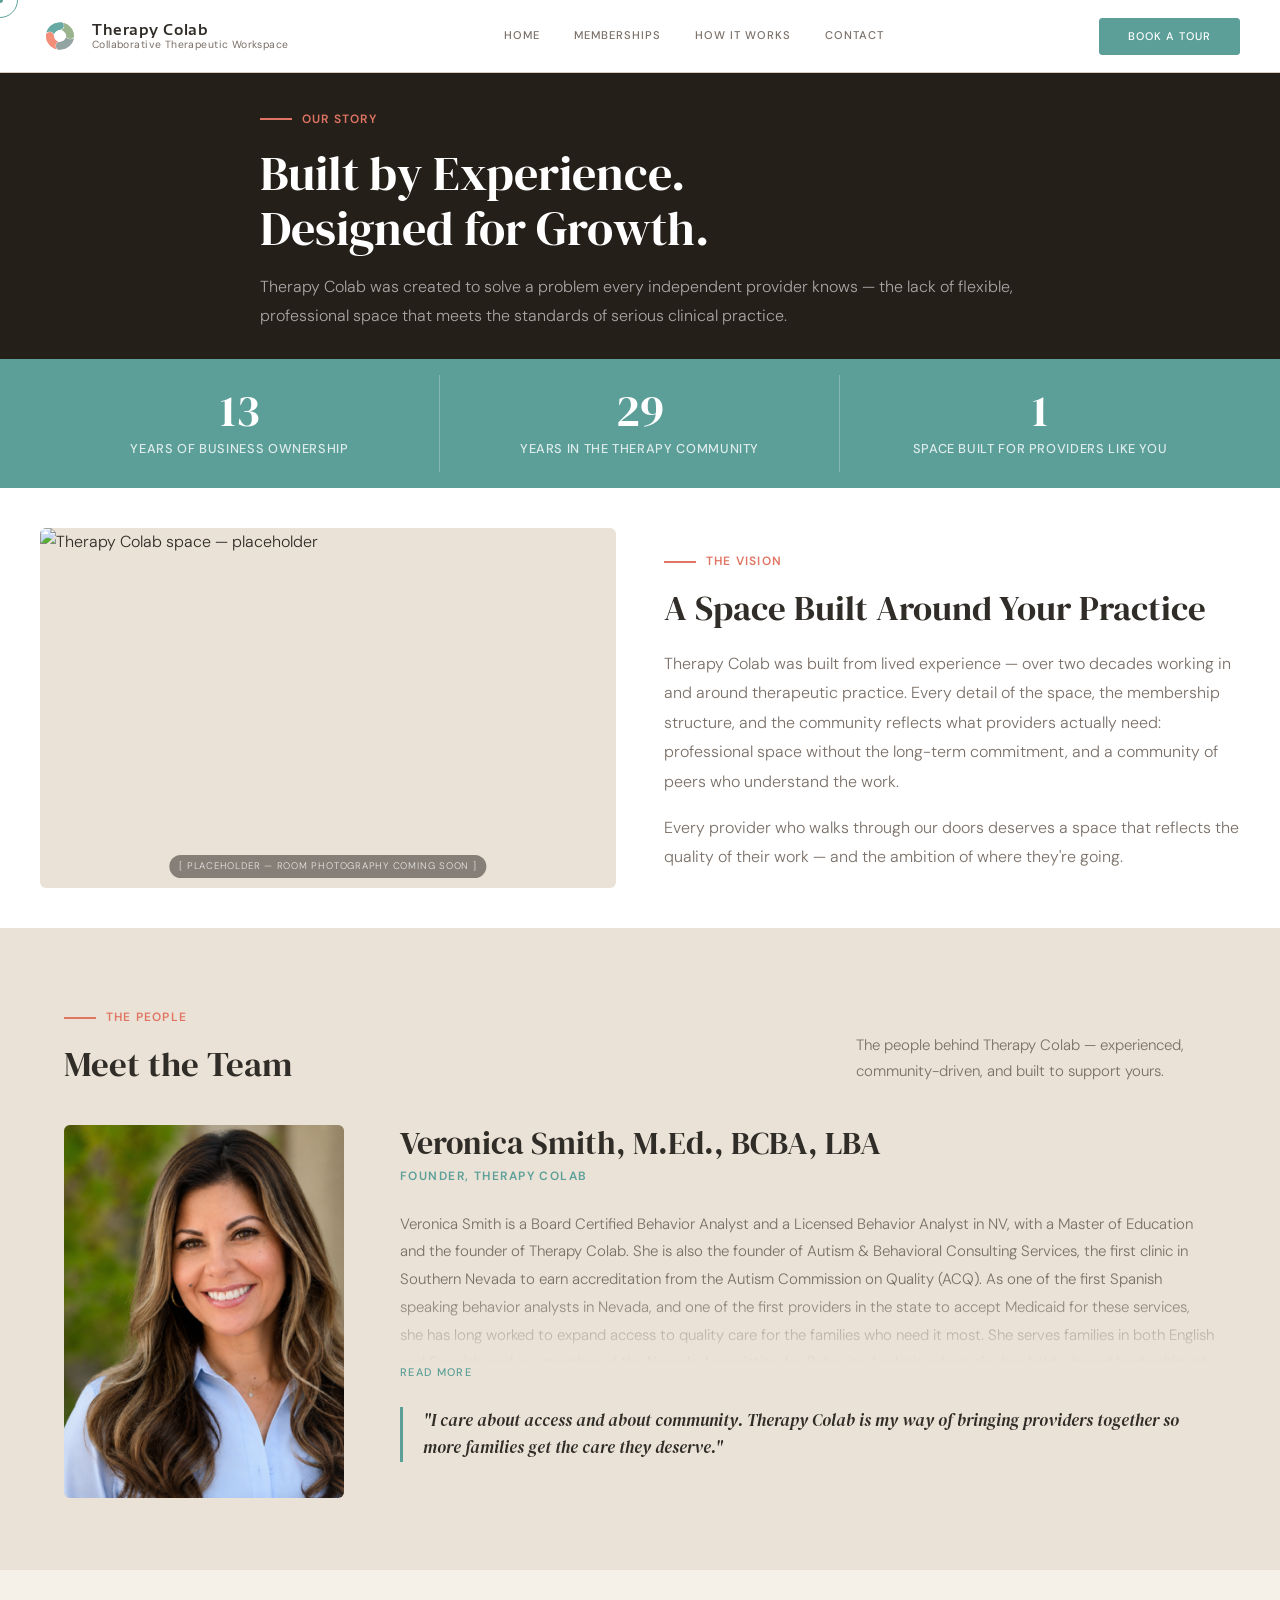
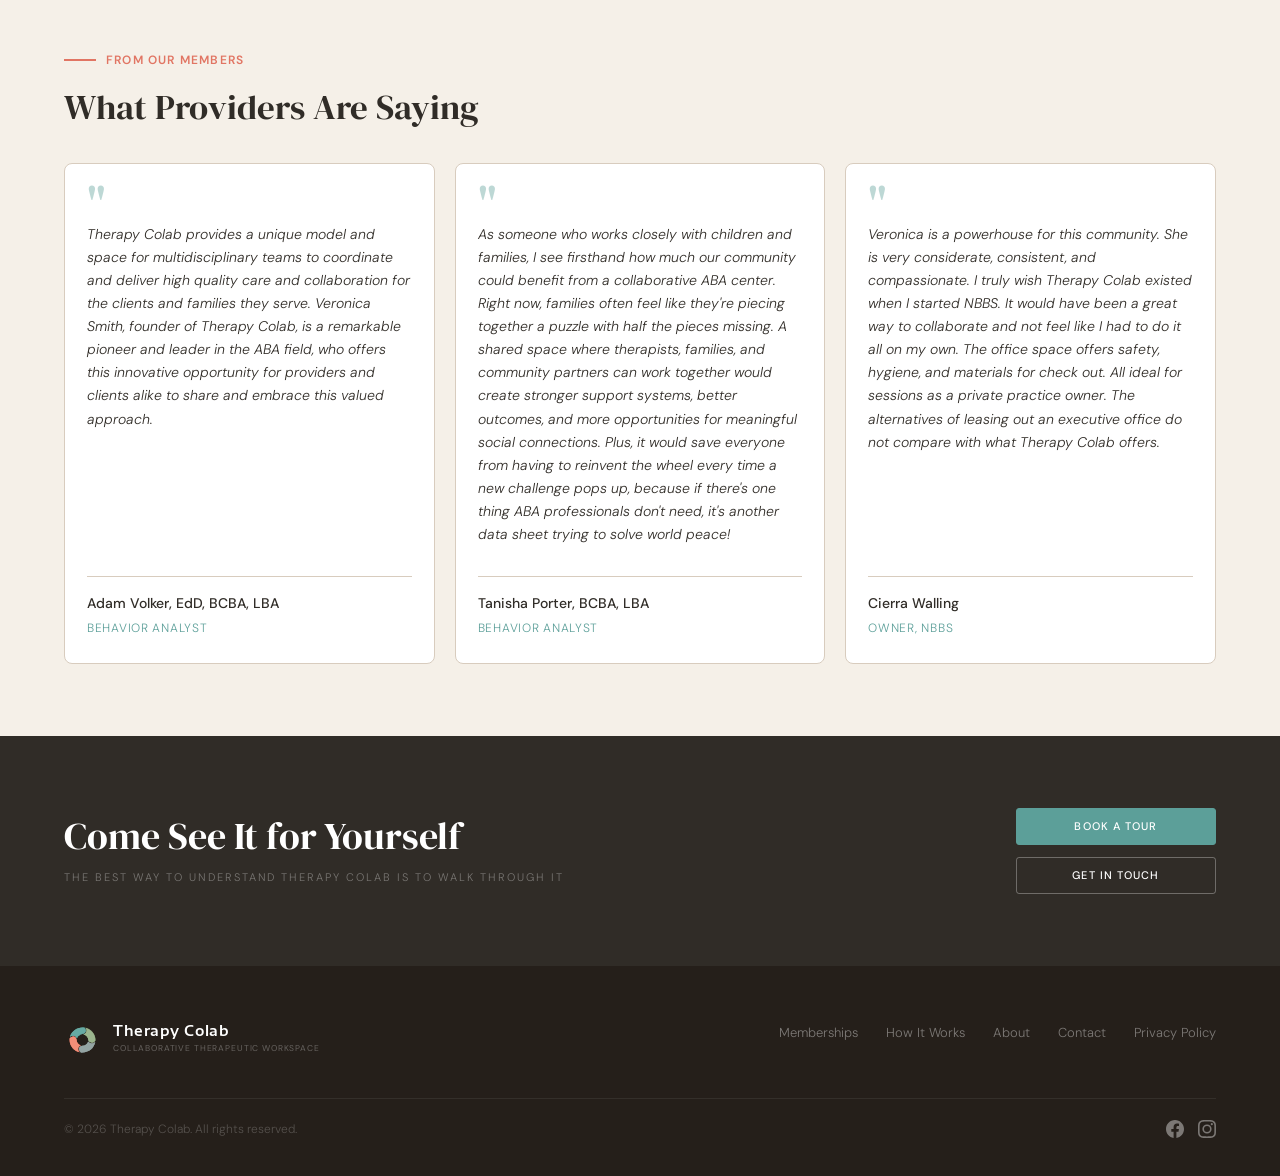
==== about.html @ e1a06bac "Initial site build" ====
<!DOCTYPE html>
<html lang="en">
<head>
  <meta charset="UTF-8" />
  <meta name="viewport" content="width=device-width, initial-scale=1.0" />
  <title>About — Therapy Colab</title>
  <meta name="description" content="Learn the story behind Therapy Colab — built from over two decades of experience in the therapy community to give independent providers the professional space they deserve." />

  <!-- Favicon -->
  <link rel="icon" type="image/svg+xml" href="assets/logo-icon.svg" />
  <link rel="shortcut icon" href="assets/logo-icon.svg" />

  <link rel="stylesheet" href="styles.css" />
  <link rel="preconnect" href="https://fonts.googleapis.com" />
  <link rel="preconnect" href="https://fonts.gstatic.com" crossorigin />

  <style>

    /* ── HERO ── */
    .about-hero {
      background: var(--dark);
      padding: 28px 24px;
    }
    .about-hero__inner { max-width: 760px; margin: 0 auto; }
    .about-hero .eyebrow { color: var(--orange); }
    .about-hero h1 { color: var(--white); margin-bottom: 16px; }
    .about-hero__body {
      font-size: 1rem; font-weight: 300;
      color: rgba(255,255,255,0.6);
      line-height: 1.85; margin: 0;
    }

    /* ── STATS BAR ── */
    .stats-bar { background: var(--sage); padding: 16px 24px; }
    .stats-bar__inner {
      max-width: var(--max-w); margin: 0 auto;
      display: grid; grid-template-columns: repeat(3,1fr); gap: 0;
    }
    .stat {
      text-align: center; padding: 14px 32px;
      border-right: 1px solid rgba(255,255,255,0.25);
    }
    .stat:last-child { border-right: none; }
    .stat__number {
      font-family: var(--font-serif);
      font-size: clamp(2rem,3.5vw,2.8rem);
      color: var(--white); line-height: 1; margin-bottom: 6px;
    }
    .stat__label {
      font-size: 0.8rem; font-weight: 500;
      letter-spacing: 0.05em; text-transform: uppercase;
      color: rgba(255,255,255,0.8); line-height: 1.4;
    }

    /* ── STORY ── */
    .story-grid {
      display: grid; grid-template-columns: 1fr 1fr;
      gap: 48px; align-items: center;
    }
    .story-photo {
      position: relative;
      border-radius: var(--radius);
      aspect-ratio: 16/10;
      overflow: hidden;
      background: var(--surf);
      display: flex; align-items: center; justify-content: center;
    }
    .story-photo img {
      width: 100%; height: 100%; object-fit: cover; display: block;
    }
    .story-photo__tag {
      position: absolute; bottom: 10px; left: 50%;
      transform: translateX(-50%);
      font-size: 0.6rem; letter-spacing: 0.08em;
      color: rgba(255,255,255,0.8); text-transform: uppercase;
      background: rgba(37,31,26,0.5); padding: 3px 10px;
      border-radius: 20px; white-space: nowrap;
    }
    .story-content p { color: var(--muted); line-height: 1.85; font-weight: 300; }
    .story-content h2 { margin-bottom: 20px; }

    /* ── MEET THE TEAM CAROUSEL ── */
    .team { background: var(--surf); }
    .team__header {
      max-width: var(--max-w); margin: 0 auto;
      padding: var(--section-py) 24px 0;
      display: flex; align-items: flex-end;
      justify-content: space-between; flex-wrap: wrap; gap: 16px;
      padding-bottom: 40px;
    }
    .team__header h2 { margin: 0; }
    .team__header p { font-size: 0.9375rem; color: var(--muted); margin: 0; max-width: 360px; }

    .team__carousel {
      max-width: var(--max-w); margin: 0 auto;
      padding: 0 24px var(--section-py);
      position: relative;
    }

    .team__slide { display: none; }
    .team__slide.active { display: grid; grid-template-columns: 280px 1fr; gap: 56px; align-items: start; }

    .team__photo-wrap {
      position: relative;
      border-radius: var(--radius);
      overflow: hidden;
      aspect-ratio: 3/4;
      background: var(--border);
      flex-shrink: 0;
    }
    .team__photo-wrap img { width: 100%; height: 100%; object-fit: cover; object-position: top; display: block; }
    .team__photo-tag {
      position: absolute; bottom: 8px; left: 50%;
      transform: translateX(-50%);
      font-size: 0.55rem; letter-spacing: 0.08em; text-transform: uppercase;
      color: rgba(255,255,255,0.8);
      background: rgba(37,31,26,0.5); padding: 3px 10px;
      border-radius: 20px; white-space: nowrap;
    }

    .team__info { display: flex; flex-direction: column; justify-content: center; }
    .team__name {
      font-family: var(--font-serif);
      font-size: clamp(1.6rem, 2.5vw, 2.2rem);
      color: var(--text); margin-bottom: 4px;
    }
    .team__title {
      font-size: 0.75rem; font-weight: 600;
      letter-spacing: 0.12em; text-transform: uppercase;
      color: var(--sage); margin-bottom: 24px;
    }
    .team__bio {
      font-size: 0.9375rem; color: var(--muted);
      line-height: 1.85; font-weight: 300; margin-bottom: 28px;
    }
    /* Collapsible founder bio — progressive enhancement: full bio shows by
       default; JS adds .is-collapsed to keep the card compact, toggled by "Read more". */
    .team__bio-wrap {
      position: relative;
      transition: max-height 0.5s ease;
    }
    .team__bio-wrap.is-collapsed {
      max-height: 9.5em;
      overflow: hidden;
    }
    .team__bio-wrap.is-collapsed::after {
      content: '';
      position: absolute; left: 0; right: 0; bottom: 0;
      height: 4.5em; pointer-events: none;
      background: linear-gradient(to bottom, rgba(234,226,214,0), var(--surf));
    }
    .team__bio-toggle {
      align-self: flex-start;
      margin: 2px 0 28px; padding: 0;
      background: none; border: none; cursor: pointer;
      font-family: var(--font-sans);
      font-size: 0.6875rem; font-weight: 500;
      letter-spacing: 0.12em; text-transform: uppercase;
      color: var(--sage);
      transition: color var(--transition);
    }
    .team__bio-toggle:hover { color: var(--sage-dk); }
    .team__quote {
      border-left: 3px solid var(--sage);
      padding-left: 20px; margin-bottom: 28px;
    }
    .team__quote p {
      font-family: var(--font-serif);
      font-style: italic;
      font-size: 1.05rem; color: var(--text);
      line-height: 1.65; margin: 0;
    }


    /* ── TESTIMONIALS ── */
    .testimonials { background: var(--bg); }
    .testimonials__inner {
      max-width: var(--max-w); margin: 0 auto;
      padding: var(--section-py) 24px;
    }
    .testimonials__header { margin-bottom: 36px; }
    .testimonials__header h2 { margin-bottom: 8px; }
    .testimonials__grid {
      display: grid; grid-template-columns: repeat(3,1fr); gap: 20px;
    }
    .testimonial-card {
      background: var(--white);
      border: 1px solid var(--border);
      border-radius: 8px;
      padding: 24px 22px;
      display: flex; flex-direction: column; gap: 14px;
      transition: box-shadow var(--transition);
    }
    .testimonial-card:hover { box-shadow: var(--shadow-lg); }
    .testimonial-card__quote-mark {
      font-family: var(--font-serif);
      font-size: 2.75rem; color: var(--sage);
      line-height: 0.7; opacity: 0.4;
      margin-bottom: -10px;
    }
    .testimonial-card__text {
      font-size: 0.875rem; color: var(--text);
      line-height: 1.65; font-style: italic;
      font-weight: 300; flex: 1;
    }
    .testimonial-card__divider {
      height: 1px; background: var(--border);
    }
    .testimonial-card__name {
      font-size: 0.875rem; font-weight: 500; color: var(--text);
      margin-bottom: 2px;
    }
    .testimonial-card__credential {
      font-size: 0.75rem; color: var(--sage);
      letter-spacing: 0.06em; text-transform: uppercase;
    }

    /* ── CTA ── */
    .about-cta {
      padding: var(--section-py) 5%;
      background: #302C27;
    }
    .about-cta__inner {
      max-width: var(--max-w); margin: 0 auto;
      display: grid; grid-template-columns: 1fr auto;
      gap: 60px; align-items: center;
    }
    .about-cta h2 { color: var(--white); margin-bottom: 10px; font-size: clamp(1.8rem,3vw,2.6rem); }
    .about-cta__sub {
      font-size: 0.6875rem; letter-spacing: 0.18em;
      text-transform: uppercase; color: rgba(255,255,255,0.35);
    }
    .about-cta .btn-group { flex-direction: column; min-width: 200px; gap: 12px; }
    .about-cta .btn { width: 100%; text-align: center; }

    /* ── RESPONSIVE ── */
    @media (max-width: 900px) {
      .stats-bar__inner { grid-template-columns: repeat(3,1fr); }
      .story-grid { grid-template-columns: 1fr; gap: 40px; }
      .team__slide.active { grid-template-columns: 1fr; gap: 32px; }
      .team__photo-wrap { max-width: 280px; }
      .testimonials__grid { grid-template-columns: 1fr 1fr; }
      .about-cta__inner { grid-template-columns: 1fr; gap: 32px; }
      .about-cta .btn-group { min-width: unset; flex-direction: row; flex-wrap: wrap; }
    }
    @media (max-width: 600px) {
      .stats-bar__inner { grid-template-columns: 1fr; }
      .stat { border-right: none; border-bottom: 1px solid rgba(255,255,255,0.25); padding: 28px 24px; }
      .stat:last-child { border-bottom: none; }
      .testimonials__grid { grid-template-columns: 1fr; }
    }
  </style>
</head>
<body>

<!-- Custom cursor -->
<div id="cursor-ring"></div>
<div id="cursor-dot"></div>

<!-- ── NAV ───────────────────────────────────────────────── -->
<header class="wf-nav" role="banner">
  <div class="wf-nav__inner">
    <a href="index.html" class="wf-nav__brand" aria-label="Therapy Colab — home">
      <img class="wf-nav__logo-icon" src="assets/logo-icon.svg" alt="Therapy Colab icon" width="40" height="40" />
      <div class="wf-nav__brand-text">
        <span class="wf-nav__wordmark">Therapy Colab</span>
        <span class="wf-nav__tagline">Collaborative Therapeutic Workspace</span>
      </div>
    </a>
    <nav class="wf-nav__links" id="nav-links" aria-label="Primary navigation">
      <a href="index.html">Home</a>
      <a href="memberships.html">Memberships</a>
      <a href="how-it-works.html">How It Works</a>
      <a href="contact.html">Contact</a>
      <div class="wf-nav__mobile-cta"><a href="https://app.acuityscheduling.com/schedule.php?owner=39277070" target="_blank" rel="noopener" class="btn btn-primary" style="display:block;text-align:center;">Book a Tour</a></div>
    </nav>
    <div class="wf-nav__cta">
      <a href="https://app.acuityscheduling.com/schedule.php?owner=39277070" target="_blank" rel="noopener" class="btn btn-primary">Book a Tour</a>
    </div>
    <button class="wf-nav__hamburger" id="nav-toggle" aria-label="Toggle navigation" aria-expanded="false" aria-controls="nav-links">
      <span></span><span></span><span></span>
    </button>
  </div>
</header>

<main>

<!-- ── 1. HERO ────────────────────────────────────────────── -->
<section class="about-hero" aria-labelledby="about-heading">
  <div class="about-hero__inner">
    <span class="eyebrow">Our Story</span>
    <h1 id="about-heading">Built by Experience.<br>Designed for Growth.</h1>
    <p class="about-hero__body">Therapy Colab was created to solve a problem every independent provider knows — the lack of flexible, professional space that meets the standards of serious clinical practice.</p>
  </div>
</section>

<!-- ── 2. STATS BAR ───────────────────────────────────────── -->
<div class="stats-bar" role="region" aria-label="At a glance">
  <div class="stats-bar__inner">
    <div class="stat">
      <p class="stat__number">13</p>
      <p class="stat__label">Years of Business Ownership</p>
    </div>
    <div class="stat">
      <p class="stat__number">29</p>
      <p class="stat__label">Years in the Therapy Community</p>
    </div>
    <div class="stat">
      <p class="stat__number">1</p>
      <p class="stat__label">Space Built for Providers Like You</p>
    </div>
  </div>
</div>

<!-- ── 3. STORY ───────────────────────────────────────────── -->
<section class="section" style="background:var(--white);padding-top:40px;padding-bottom:40px;" aria-labelledby="story-heading">
  <div class="section-inner">
    <div class="story-grid">

      <div class="story-photo">
        <img src="https://images.unsplash.com/photo-1497366216548-37526070297c?w=900&q=80&fit=crop" alt="Therapy Colab space — placeholder" />
        <span class="story-photo__tag">[ Placeholder — room photography coming soon ]</span>
      </div>

      <div class="story-content">
        <span class="eyebrow">The Vision</span>
        <h2 id="story-heading">A Space Built Around Your Practice</h2>
        <p>Therapy Colab was built from lived experience — over two decades working in and around therapeutic practice. Every detail of the space, the membership structure, and the community reflects what providers actually need: professional space without the long-term commitment, and a community of peers who understand the work.</p>
        <p style="margin-top:16px;">Every provider who walks through our doors deserves a space that reflects the quality of their work — and the ambition of where they're going.</p>
      </div>

    </div>
  </div>
</section>

<!-- ── 4. MEET THE TEAM ───────────────────────────────────── -->
<section class="team" aria-labelledby="team-heading">

  <div class="team__header">
    <div>
      <span class="eyebrow">The People</span>
      <h2 id="team-heading">Meet the Team</h2>
    </div>
    <p>The people behind Therapy Colab — experienced, community-driven, and built to support yours.</p>
  </div>

  <div class="team__carousel">

    <!-- Slide 1: Veronica -->
    <div class="team__slide active" data-slide="0">
      <div class="team__photo-wrap">
        <img src="assets/vsmith-headshot.png" alt="Veronica Smith, Founder of Therapy Colab" />
      </div>
      <div class="team__info">
        <h3 class="team__name">Veronica Smith, M.Ed., BCBA, LBA</h3>
        <p class="team__title">Founder, Therapy Colab</p>
        <div class="team__bio-wrap" id="bio-veronica">
        <p class="team__bio">Veronica Smith is a Board Certified Behavior Analyst and a Licensed Behavior Analyst in NV, with a Master of Education and the founder of Therapy Colab. She is also the founder of Autism &amp; Behavioral Consulting Services, the first clinic in Southern Nevada to earn accreditation from the Autism Commission on Quality (ACQ). As one of the first Spanish speaking behavior analysts in Nevada, and one of the first providers in the state to accept Medicaid for these services, she has long worked to expand access to quality care for the families who need it most. She serves families in both English and Spanish, and is a member of the Nevada Association for Behavior Analysis, where she has held a board leadership role, and of the Council of Autism Service Providers (CASP), among other professional organizations dedicated to advancing the field.</p>
        <p class="team__bio">Veronica's career began nearly three decades ago in a military child care program serving children of all abilities, where she worked alongside therapeutic teams, an experience that shaped her belief in collaborative care long before she became a behavior analyst. Veronica has called Las Vegas home since 2000, when her husband's Air Force career brought the family to Nellis Air Force Base following a three year tour in Aviano, Italy. Over more than 29 years in the therapy community and over 14 years as a business owner, she has seen firsthand how hard it can be for independent clinicians to find professional space that fits the way they actually work. She built her own practice from the ground up, and she created Therapy Colab to give other providers the warm, fully equipped, flexible environment she wished existed when she was starting out.</p>
        <p class="team__bio">Her vision is simple: remove the overhead, the long leases, and the isolation, so therapists, behavior analysts, and allied health providers can focus on what matters most, their clients. An active member of the Latin Chamber of Commerce and a proud mother of two daughters and grandmother to one grandson, Veronica is deeply rooted in the Las Vegas community. Therapy Colab brings together everything she values as a clinician and an owner: professionalism, community, and room to grow.</p>
        </div>
        <button type="button" class="team__bio-toggle" aria-expanded="false" aria-controls="bio-veronica" hidden>Read more</button>
        <blockquote class="team__quote">
          <p>"I care about access and about community. Therapy Colab is my way of bringing providers together so more families get the care they deserve."</p>
        </blockquote>
      </div>
    </div>

  </div>
</section>

<!-- ── 5. TESTIMONIALS ────────────────────────────────────── -->
<section class="testimonials" aria-labelledby="testimonials-heading">
  <div class="testimonials__inner">

    <div class="testimonials__header">
      <span class="eyebrow">From Our Members</span>
      <h2 id="testimonials-heading">What Providers Are Saying</h2>
    </div>

    <div class="testimonials__grid">

      <div class="testimonial-card">
        <div class="testimonial-card__quote-mark">"</div>
        <p class="testimonial-card__text">Therapy Colab provides a unique model and space for multidisciplinary teams to coordinate and deliver high quality care and collaboration for the clients and families they serve. Veronica Smith, founder of Therapy Colab, is a remarkable pioneer and leader in the ABA field, who offers this innovative opportunity for providers and clients alike to share and embrace this valued approach.</p>
        <div class="testimonial-card__divider"></div>
        <div>
          <p class="testimonial-card__name">Adam Volker, EdD, BCBA, LBA</p>
          <p class="testimonial-card__credential">Behavior Analyst</p>
        </div>
      </div>

      <div class="testimonial-card">
        <div class="testimonial-card__quote-mark">"</div>
        <p class="testimonial-card__text">As someone who works closely with children and families, I see firsthand how much our community could benefit from a collaborative ABA center. Right now, families often feel like they're piecing together a puzzle with half the pieces missing. A shared space where therapists, families, and community partners can work together would create stronger support systems, better outcomes, and more opportunities for meaningful social connections. Plus, it would save everyone from having to reinvent the wheel every time a new challenge pops up, because if there's one thing ABA professionals don't need, it's another data sheet trying to solve world peace!</p>
        <div class="testimonial-card__divider"></div>
        <div>
          <p class="testimonial-card__name">Tanisha Porter, BCBA, LBA</p>
          <p class="testimonial-card__credential">Behavior Analyst</p>
        </div>
      </div>

      <div class="testimonial-card">
        <div class="testimonial-card__quote-mark">"</div>
        <p class="testimonial-card__text">Veronica is a powerhouse for this community. She is very considerate, consistent, and compassionate. I truly wish Therapy Colab existed when I started NBBS. It would have been a great way to collaborate and not feel like I had to do it all on my own. The office space offers safety, hygiene, and materials for check out. All ideal for sessions as a private practice owner. The alternatives of leasing out an executive office do not compare with what Therapy Colab offers.</p>
        <div class="testimonial-card__divider"></div>
        <div>
          <p class="testimonial-card__name">Cierra Walling</p>
          <p class="testimonial-card__credential">Owner, NBBS</p>
        </div>
      </div>

    </div>
  </div>
</section>

<!-- ── 6. CTA ─────────────────────────────────────────────── -->
<section class="about-cta" id="book-tour" aria-labelledby="about-cta-heading">
  <div class="about-cta__inner">
    <div>
      <h2 id="about-cta-heading">Come See It for Yourself</h2>
      <p class="about-cta__sub">The best way to understand Therapy Colab is to walk through it</p>
    </div>
    <div class="btn-group">
      <a href="https://app.acuityscheduling.com/schedule.php?owner=39277070" target="_blank" rel="noopener" class="btn btn-primary">Book a Tour</a>
      <a href="contact.html" class="btn btn-white">Get in Touch</a>
    </div>
  </div>
</section>

</main>

<!-- ── FOOTER ─────────────────────────────────────────────── -->
<footer class="page-footer" role="contentinfo">
  <div class="page-footer__inner">
    <a href="index.html" class="page-footer__brand" aria-label="Therapy Colab — home">
      <img class="page-footer__logo-icon" src="assets/logo-icon.svg" alt="Therapy Colab" />
      <div class="page-footer__brand-text">
        <span class="page-footer__wordmark">Therapy Colab</span>
        <span class="page-footer__tagline">Collaborative Therapeutic Workspace</span>
      </div>
    </a>
    <nav class="page-footer__nav" aria-label="Footer navigation">
      <a href="memberships.html">Memberships</a>
      <a href="how-it-works.html">How It Works</a>
      <a href="about.html">About</a>
      <a href="contact.html">Contact</a>
      <a href="privacy-policy.html">Privacy Policy</a>
    </nav>
  </div>
  <div class="page-footer__rule"></div>
  <div class="page-footer__bottom">
    <p class="page-footer__copy">&copy; <span id="footer-year">2026</span> Therapy Colab. All rights reserved.</p>
    <div class="page-footer__social">
      <a href="https://www.facebook.com/therapycolab" target="_blank" rel="noopener" aria-label="Therapy Colab on Facebook">
        <svg viewBox="0 0 24 24" aria-hidden="true"><path d="M24 12.07C24 5.4 18.63 0 12 0S0 5.4 0 12.07c0 6.03 4.39 11.03 10.13 11.93v-8.44H7.08v-3.49h3.05V9.41c0-3.02 1.79-4.69 4.53-4.69 1.31 0 2.69.24 2.69.24v2.97h-1.52c-1.49 0-1.96.93-1.96 1.89v2.26h3.33l-.53 3.49h-2.8v8.44C19.61 23.1 24 18.1 24 12.07z"/></svg>
      </a>
      <a href="https://www.instagram.com/therapycolab" target="_blank" rel="noopener" aria-label="Therapy Colab on Instagram">
        <svg viewBox="0 0 24 24" aria-hidden="true"><path d="M12 2.16c3.2 0 3.58.01 4.85.07 1.17.05 1.8.25 2.23.41.56.22.96.48 1.38.9.42.42.68.82.9 1.38.16.42.36 1.06.41 2.23.06 1.27.07 1.65.07 4.85s-.01 3.58-.07 4.85c-.05 1.17-.25 1.8-.41 2.23-.22.56-.48.96-.9 1.38-.42.42-.82.68-1.38.9-.42.16-1.06.36-2.23.41-1.27.06-1.65.07-4.85.07s-3.58-.01-4.85-.07c-1.17-.05-1.8-.25-2.23-.41-.56-.22-.96-.48-1.38-.9-.42-.42-.68-.82-.9-1.38-.16-.42-.36-1.06-.41-2.23-.06-1.27-.07-1.65-.07-4.85s.01-3.58.07-4.85c.05-1.17.25-1.8.41-2.23.22-.56.48-.96.9-1.38.42-.42.82-.68 1.38-.9.42-.16 1.06-.36 2.23-.41 1.27-.06 1.65-.07 4.85-.07zM12 0C8.74 0 8.33.01 7.05.07 5.78.13 4.9.33 4.14.63c-.79.31-1.46.72-2.13 1.38C1.35 2.68.94 3.35.63 4.14.33 4.9.13 5.78.07 7.05.01 8.33 0 8.74 0 12s.01 3.67.07 4.95c.06 1.27.26 2.15.56 2.91.31.79.72 1.46 1.38 2.13.67.66 1.34 1.07 2.13 1.38.76.3 1.64.5 2.91.56C8.33 23.99 8.74 24 12 24s3.67-.01 4.95-.07c1.27-.06 2.15-.26 2.91-.56.79-.31 1.46-.72 2.13-1.38.66-.67 1.07-1.34 1.38-2.13.3-.76.5-1.64.56-2.91.06-1.28.07-1.69.07-4.95s-.01-3.67-.07-4.95c-.06-1.27-.26-2.15-.56-2.91-.31-.79-.72-1.46-1.38-2.13-.67-.66-1.34-1.07-2.13-1.38-.76-.3-1.64-.5-2.91-.56C15.67.01 15.26 0 12 0z"/><path d="M12 5.84A6.16 6.16 0 1 0 18.16 12 6.16 6.16 0 0 0 12 5.84zM12 16a4 4 0 1 1 4-4 4 4 0 0 1-4 4z"/><circle cx="18.41" cy="5.59" r="1.44"/></svg>
      </a>
    </div>
  </div>
</footer>

<script>
  // ── Footer year ──
  var fy = document.getElementById('footer-year');
  if (fy) fy.textContent = new Date().getFullYear();

  // ── Hamburger ──
  var toggle = document.getElementById('nav-toggle');
  var navLinks = document.getElementById('nav-links');
  if (toggle && navLinks) {
    toggle.addEventListener('click', function() {
      var open = navLinks.classList.toggle('open');
      toggle.setAttribute('aria-expanded', open ? 'true' : 'false');
    });
    document.addEventListener('click', function(e) {
      if (!toggle.contains(e.target) && !navLinks.contains(e.target)) {
        navLinks.classList.remove('open');
        toggle.setAttribute('aria-expanded', 'false');
      }
    });
  }

  // ── Custom cursor ──
  var ring = document.getElementById('cursor-ring');
  var dot  = document.getElementById('cursor-dot');
  if (ring && dot) {
    var mx = 0, my = 0, rx = 0, ry = 0;
    document.addEventListener('mousemove', function(e) {
      mx = e.clientX; my = e.clientY;
      dot.style.left = mx + 'px'; dot.style.top = my + 'px';
    });
    (function tick() {
      rx += (mx - rx) * 0.14; ry += (my - ry) * 0.14;
      ring.style.left = rx + 'px'; ring.style.top = ry + 'px';
      requestAnimationFrame(tick);
    })();
    document.querySelectorAll('a, button, .testimonial-card').forEach(function(el) {
      el.addEventListener('mouseenter', function() { document.body.classList.add('hovering'); });
      el.addEventListener('mouseleave', function() { document.body.classList.remove('hovering'); });
    });
    document.addEventListener('mousedown', function() { document.body.classList.add('clicking'); });
    document.addEventListener('mouseup',   function() { document.body.classList.remove('clicking'); });
  }

  // ── Founder bio "Read more" toggle (progressive enhancement) ──
  var bioToggle = document.querySelector('.team__bio-toggle');
  if (bioToggle) {
    var bioWrap = document.getElementById(bioToggle.getAttribute('aria-controls'));
    bioWrap.classList.add('is-collapsed');   // collapse only when JS is available
    bioToggle.hidden = false;                // reveal the toggle
    bioToggle.addEventListener('click', function() {
      var collapsed = bioWrap.classList.toggle('is-collapsed');
      bioToggle.setAttribute('aria-expanded', collapsed ? 'false' : 'true');
      bioToggle.textContent = collapsed ? 'Read more' : 'Read less';
    });
  }

  // ── Stats count-up on scroll ──
  // Progressive enhancement: the real numbers are in the HTML; we only reset to
  // 0 and animate when we can (motion allowed + APIs present). Otherwise untouched.
  (function () {
    var nums = document.querySelectorAll('.stat__number');
    if (!nums.length) return;
    var reduce = window.matchMedia && window.matchMedia('(prefers-reduced-motion: reduce)').matches;
    var willAnimate = !reduce && 'IntersectionObserver' in window && 'requestAnimationFrame' in window;
    if (!willAnimate) return;

    nums.forEach(function (el) {
      var m = el.textContent.trim().match(/^(\D*)(\d[\d,]*)(\D*)$/); // prefix, digits, suffix
      if (!m) return;
      el.dataset.prefix = m[1];
      el.dataset.target = m[2].replace(/,/g, '');
      el.dataset.suffix = m[3];
      el.textContent = m[1] + '0' + m[3];
      el.dataset.pending = '1';
    });

    function animate(el) {
      var target = parseInt(el.dataset.target, 10);
      var prefix = el.dataset.prefix || '', suffix = el.dataset.suffix || '';
      var dur = 1100, start = null;
      function step(ts) {
        if (start === null) start = ts;
        var p = Math.min((ts - start) / dur, 1);
        var eased = 1 - Math.pow(1 - p, 3); // easeOutCubic
        el.textContent = prefix + Math.round(eased * target) + suffix;
        if (p < 1) requestAnimationFrame(step);
        else el.textContent = prefix + target + suffix;
      }
      requestAnimationFrame(step);
    }

    var io = new IntersectionObserver(function (entries) {
      entries.forEach(function (e) {
        if (e.isIntersecting && e.target.dataset.pending) {
          delete e.target.dataset.pending;
          io.unobserve(e.target);
          animate(e.target);
        }
      });
    }, { threshold: 0.4 });
    nums.forEach(function (el) { if (el.dataset.pending) io.observe(el); });
  })();
</script>

</body>
</html>
---- styles.css ----
/* ============================================================
   Therapy Colab — shared stylesheet
   ============================================================ */

/* ── Google Fonts ── */
@import url('https://fonts.googleapis.com/css2?family=DM+Serif+Display:ital@0;1&family=DM+Sans:ital,opsz,wght@0,9..40,300;0,9..40,400;0,9..40,500;0,9..40,600;1,9..40,400&family=Encode+Sans+Expanded:wght@400;600;700&display=swap');

/* ── Custom Properties ── */
:root {
  --bg:        #F5F0E8;
  --surf:      #EAE2D6;
  --border:    #D8CCBE;
  --sage:      #5C9F99;
  --sage-dk:   #4D8D87;
  --orange:    #E17563;
  --text:      #302C27;
  --muted:     #7A7068;
  --white:     #fff;
  --dark:      #251F1A;

  --font-serif: 'DM Serif Display', Georgia, serif;
  --font-sans:  'DM Sans', system-ui, sans-serif;
  --font-logo:  'Encode Sans Expanded', system-ui, sans-serif;

  --radius:    6px;
  --shadow:    0 2px 12px rgba(48, 44, 39, 0.08);
  --shadow-lg: 0 8px 32px rgba(48, 44, 39, 0.12);
  --transition: 0.2s ease;

  --max-w: 1200px;
  --section-py: 72px;
}

/* ── Custom Cursor ── */
body, a, button { cursor: none; }
#cursor-ring {
  position: fixed; top: 0; left: 0; z-index: 9999; pointer-events: none;
  width: 36px; height: 36px; border-radius: 50%;
  border: 1.5px solid var(--sage);
  transform: translate(-50%, -50%);
  transition: transform 0.12s ease, width 0.2s ease, height 0.2s ease, background 0.2s ease;
  will-change: left, top;
}
#cursor-dot {
  position: fixed; top: 0; left: 0; z-index: 10000; pointer-events: none;
  width: 6px; height: 6px; border-radius: 50%;
  background: var(--sage);
  transform: translate(-50%, -50%);
  transition: transform 0.05s ease, opacity 0.2s ease;
  will-change: left, top;
}
body.hovering #cursor-ring { width: 56px; height: 56px; background: rgba(92,159,153,0.1); }
body.hovering #cursor-dot  { opacity: 0; transform: translate(-50%,-50%) scale(0); }
body.clicking #cursor-ring { width: 28px; height: 28px; background: rgba(92,159,153,0.2); }

/* ── Reset ── */
*, *::before, *::after { box-sizing: border-box; margin: 0; padding: 0; }

html {
  scroll-behavior: smooth;
  font-size: 16px;
  overflow-x: clip;
}

body {
  font-family: var(--font-sans);
  font-weight: 300;
  background: var(--bg);
  color: var(--text);
  line-height: 1.75;
  -webkit-font-smoothing: antialiased;
}

img, svg { display: block; max-width: 100%; }

a {
  color: var(--sage);
  text-decoration: none;
  transition: color var(--transition);
}
a:hover { color: var(--sage-dk); }

ul, ol { list-style: none; }

/* ── Typography ── */
h1, h2, h3, h4 {
  font-family: var(--font-serif);
  font-weight: 400;
  line-height: 1.15;
  color: var(--text);
}

h1 { font-size: clamp(2rem, 4vw, 3rem); }
h2 { font-size: clamp(1.5rem, 2.8vw, 2.2rem); }
h3 { font-size: clamp(1.1rem, 1.8vw, 1.4rem); }
h4 { font-size: 1.05rem; }

p { margin-bottom: 1rem; }
p:last-child { margin-bottom: 0; }

.lead {
  font-size: 1.125rem;
  color: var(--muted);
  line-height: 1.7;
}

strong { font-weight: 600; }

/* ── Layout Helpers ── */
.section {
  padding: var(--section-py) 24px;
}

.section-inner {
  max-width: var(--max-w);
  margin: 0 auto;
}

.section--surf { background: var(--surf); }
.section--dark { background: var(--dark); color: var(--white); }
.section--dark h1,
.section--dark h2,
.section--dark h3,
.section--dark h4 { color: var(--white); }

.text-center { text-align: center; }
.text-muted   { color: var(--muted); }
.text-sage    { color: var(--sage); }
.text-orange  { color: var(--orange); }

/* Screen-reader only — visually hidden */
.sr-only {
  position: absolute;
  width: 1px; height: 1px;
  padding: 0; margin: -1px;
  overflow: hidden;
  clip: rect(0,0,0,0);
  white-space: nowrap;
  border: 0;
}

/* ── Eyebrow ── */
.eyebrow {
  display: inline-flex;
  align-items: center;
  gap: 10px;
  font-family: var(--font-sans);
  font-size: 0.75rem;
  font-weight: 600;
  letter-spacing: 0.1em;
  text-transform: uppercase;
  color: var(--orange);
  margin-bottom: 16px;
}
.eyebrow::before {
  content: '';
  display: block;
  width: 32px;
  height: 2px;
  background: var(--orange);
  flex-shrink: 0;
}

/* ── Buttons ── */
.btn {
  display: inline-flex;
  align-items: center;
  justify-content: center;
  gap: 8px;
  padding: 12px 28px;
  border-radius: 3px;
  font-family: var(--font-sans);
  font-size: 0.6875rem;
  font-weight: 500;
  letter-spacing: 0.1em;
  text-transform: uppercase;
  cursor: pointer;
  border: 1px solid transparent;
  transition: background var(--transition), color var(--transition), border-color var(--transition);
  text-decoration: none;
  line-height: 1;
  white-space: nowrap;
}
.btn:hover { opacity: 0.88; }

.btn-primary {
  background: var(--sage);
  color: var(--white);
  border-color: var(--sage);
}
.btn-primary:hover { background: var(--sage-dk); border-color: var(--sage-dk); opacity: 1; color: var(--white); }

.btn-secondary {
  background: transparent;
  color: var(--text);
  border-color: var(--border);
}
.btn-secondary:hover { border-color: var(--text); opacity: 1; }

.btn-white {
  background: transparent;
  color: var(--white);
  border-color: rgba(255,255,255,0.3);
}
.btn-white:hover { border-color: rgba(255,255,255,0.7); opacity: 1; }

.btn-group {
  display: flex;
  flex-wrap: wrap;
  gap: 14px;
  align-items: center;
}

/* ── Navigation ── */
.wf-nav {
  position: sticky;
  top: 0;
  z-index: 100;
  background: #ffffff;
  border-bottom: 1px solid var(--border);
  padding: 0 24px;
}

.wf-nav__inner {
  max-width: var(--max-w);
  margin: 0 auto;
  display: flex;
  align-items: center;
  justify-content: space-between;
  height: 72px;
  gap: 24px;
}

.wf-nav__brand {
  display: flex;
  align-items: center;
  gap: 12px;
  text-decoration: none;
  flex-shrink: 0;
}

.wf-nav__logo-icon {
  width: 40px;
  height: 40px;
  flex-shrink: 0;
}

.wf-nav__brand-text {
  display: flex;
  flex-direction: column;
  gap: 1px;
}

.wf-nav__wordmark {
  font-family: var(--font-logo);
  font-weight: 600;
  font-size: 0.875rem;
  color: var(--text);
  line-height: 1.2;
  letter-spacing: 0.04em;
}

.wf-nav__tagline {
  font-family: var(--font-sans);
  font-size: 0.65rem;
  font-weight: 400;
  color: var(--muted);
  letter-spacing: 0.04em;
  line-height: 1;
}

.wf-nav__links {
  display: flex;
  align-items: center;
  gap: 6px;
  flex: 1;
  justify-content: center;
}

.wf-nav__links a {
  font-family: var(--font-sans);
  font-size: 0.7rem;
  font-weight: 500;
  letter-spacing: 0.09em;
  text-transform: uppercase;
  color: var(--muted);
  padding: 6px 14px;
  transition: color var(--transition);
  text-decoration: none;
  white-space: nowrap;
}
.wf-nav__links a:hover { color: var(--text); }
.wf-nav__links a.active { color: var(--text); }

.wf-nav__cta {
  flex-shrink: 0;
}

/* Mobile-only CTA — hidden on desktop */
.wf-nav__mobile-cta { display: none; }

/* Hamburger — hidden on desktop */
.wf-nav__hamburger {
  display: none;
  background: none;
  border: none;
  cursor: pointer;
  padding: 8px;
  flex-direction: column;
  gap: 5px;
}
.wf-nav__hamburger span {
  display: block;
  width: 22px;
  height: 2px;
  background: var(--text);
  border-radius: 2px;
  transition: transform var(--transition), opacity var(--transition);
}

/* ── Footer ── */
.page-footer {
  background: var(--dark);
  padding: 56px 5% 36px;
}

.page-footer__inner {
  max-width: var(--max-w);
  margin: 0 auto;
  display: flex;
  justify-content: space-between;
  align-items: flex-start;
  flex-wrap: wrap;
  gap: 32px;
  margin-bottom: 40px;
}

.page-footer__brand {
  display: flex;
  align-items: center;
  gap: 12px;
  text-decoration: none;
}

.page-footer__logo-icon {
  height: 36px;
  width: auto;
  flex-shrink: 0;
}

.page-footer__brand-text {
  display: flex;
  flex-direction: column;
  gap: 2px;
}

.page-footer__wordmark {
  font-family: var(--font-logo);
  font-weight: 600;
  font-size: 0.875rem;
  color: var(--white);
  letter-spacing: 0.04em;
  line-height: 1.2;
}

.page-footer__tagline {
  font-size: 0.53rem;
  letter-spacing: 0.1em;
  text-transform: uppercase;
  color: rgba(255,255,255,0.3);
  font-weight: 400;
}

.page-footer__nav {
  display: flex;
  flex-wrap: wrap;
  gap: 8px 28px;
  align-items: center;
}

.page-footer__nav a {
  font-size: 0.8125rem;
  color: rgba(255,255,255,0.4);
  transition: color var(--transition);
  text-decoration: none;
}
.page-footer__nav a:hover { color: rgba(255,255,255,0.85); }

.page-footer__rule {
  max-width: var(--max-w);
  margin: 0 auto 20px;
  height: 1px;
  background: rgba(255,255,255,0.07);
}

.page-footer__bottom {
  max-width: var(--max-w);
  margin: 0 auto;
  display: flex;
  justify-content: space-between;
  align-items: center;
  gap: 16px;
}

.page-footer__copy {
  font-size: 0.75rem;
  color: rgba(255,255,255,0.22);
  margin: 0;
}

.page-footer__social {
  display: flex;
  align-items: center;
  gap: 14px;
}
.page-footer__social a {
  display: inline-flex;
  color: rgba(255,255,255,0.4);
  transition: color var(--transition);
}
.page-footer__social a:hover { color: var(--sage); }
.page-footer__social svg {
  width: 18px;
  height: 18px;
  display: block;
  fill: currentColor;
}

/* ── Hero ── */
.hero {
  background: #ffffff;
  border-bottom: 1px solid var(--border);
  overflow: hidden;
}

.hero__inner {
  width: 100%;
  display: grid;
  grid-template-columns: 1fr 1fr;
  gap: 0;
  align-items: stretch;
  min-height: 54vh;
}

.hero__content {
  display: flex;
  flex-direction: column;
  justify-content: center;
  padding: 56px 6% 56px 5%;
  border-right: 1px solid var(--border);
}

.hero__title {
  margin-bottom: 24px;
  font-size: clamp(2.2rem, 4.5vw, 3.5rem);
}

.hero__title em {
  font-style: italic;
  color: var(--sage);
}

.hero__body {
  font-size: 1rem;
  color: var(--muted);
  margin-bottom: 40px;
  line-height: 1.9;
  font-weight: 300;
  max-width: 480px;
}

.hero__photo {
  overflow: hidden;
  background: var(--surf);
  display: flex;
  align-items: center;
  justify-content: center;
  min-height: 480px;
}

.hero__photo img {
  width: 100%;
  height: 100%;
  object-fit: cover;
  object-position: center top;
  display: block;
}

.hero__photo-placeholder {
  color: var(--border);
  font-size: 0.875rem;
  font-family: var(--font-sans);
  text-align: center;
  padding: 24px;
  letter-spacing: 0.02em;
}

/* ── About Section ── */
.about__grid {
  display: grid;
  grid-template-columns: 1fr 1fr;
  gap: 64px;
  align-items: start;
}

.about__heading { }

.about__body { color: var(--muted); line-height: 1.75; }

/* ── Who It's For ── */
.who__grid {
  display: grid;
  grid-template-columns: 1fr 1fr;
  gap: 2px;
  border: 1px solid var(--border);
  border-radius: 12px;
  overflow: hidden;
  margin-top: 48px;
}

.who__item {
  background: var(--bg);
  padding: 40px 36px;
  border: 1px solid var(--border);
}

/* Featured full-width card (Behavior Analysts & ABA Providers) */
.who__item--featured { grid-column: 1 / -1; }

.who__item--sage .who__item-heading { color: var(--sage); }

.who__item-heading {
  font-family: var(--font-serif);
  font-size: 1.25rem;
  margin-bottom: 12px;
  color: var(--dark);
}

.who__item-body {
  font-size: 0.9375rem;
  color: var(--muted);
  line-height: 1.65;
}

/* ── Why Section ── */
.why__intro {
  display: grid;
  grid-template-columns: 1fr 1fr;
  gap: 48px;
  align-items: end;
  margin-bottom: 56px;
}

.why__grid {
  display: grid;
  grid-template-columns: repeat(3, 1fr);
  gap: 0;
}

.why__item {
  padding: 36px 32px;
  border-top: 3px solid var(--sage);
  background: var(--surf);
  border-right: 1px solid var(--border);
  border-bottom: 1px solid var(--border);
}
.why__item:last-child { border-right: none; }
.why__item:nth-child(4) { border-right: 1px solid var(--border); }

.why__row-2 {
  display: grid;
  grid-template-columns: repeat(2, 1fr);
  gap: 0;
}
.why__row-2 .why__item:last-child { border-right: none; }

.why__item-number {
  font-family: var(--font-logo);
  font-size: 0.7rem;
  font-weight: 700;
  letter-spacing: 0.1em;
  color: var(--sage);
  text-transform: uppercase;
  margin-bottom: 12px;
}

.why__item-heading {
  font-family: var(--font-serif);
  font-size: 1.1rem;
  margin-bottom: 10px;
  color: var(--dark);
}

.why__item-body {
  font-size: 0.9rem;
  color: var(--muted);
  line-height: 1.6;
}

/* ── Feature Split ── */
.feature {
  display: grid;
  grid-template-columns: 1fr 1fr;
  align-items: stretch;
  min-height: 520px;
}

.feature__photo {
  background: var(--surf);
  display: flex;
  align-items: center;
  justify-content: center;
  min-height: 480px;
  overflow: hidden;
}

.feature__photo img {
  width: 100%; height: 100%;
  object-fit: cover; display: block;
}

.feature__photo-placeholder {
  font-size: 0.875rem;
  color: var(--border);
  text-align: center;
  padding: 24px;
}

.feature__content {
  background: #ffffff;
  padding: 80px 5%;
  display: flex;
  flex-direction: column;
  justify-content: center;
}

.feature__body {
  color: var(--muted);
  line-height: 1.85;
  margin-bottom: 28px;
  font-weight: 300;
  max-width: 480px;
}

/* ── Membership Cards ── */
.memberships__intro {
  display: flex;
  align-items: flex-end;
  justify-content: space-between;
  flex-wrap: wrap;
  gap: 20px;
  margin-bottom: 48px;
}
.memberships__intro h2 { margin: 0; }
.memberships__intro p { color: var(--muted); font-size: 0.9375rem; max-width: 360px; line-height: 1.7; margin: 0; }

.membership-cards {
  display: grid;
  grid-template-columns: repeat(4, 1fr);
  gap: 16px;
  align-items: stretch;
}

.membership-card {
  background: var(--white);
  border: 1px solid var(--border);
  border-radius: 8px;
  padding: 32px 28px;
  display: flex;
  flex-direction: column;
  transition: transform var(--transition), box-shadow var(--transition);
  position: relative;
}
.membership-card:hover { transform: translateY(-3px); box-shadow: var(--shadow-lg); }

.membership-card--highlight {
  background: var(--sage);
  border-color: var(--sage);
}

.membership-card__popular {
  font-size: 0.6875rem;
  letter-spacing: 0.12em;
  text-transform: uppercase;
  color: var(--orange);
  font-weight: 500;
  margin-bottom: 16px;
  display: block;
  min-height: 14px;
}
.membership-card--highlight .membership-card__popular { color: rgba(255,255,255,0.65); }

.membership-card h3 {
  font-family: var(--font-serif);
  font-size: 1.35rem;
  color: var(--text);
  margin-bottom: 4px;
}
.membership-card--highlight h3 { color: var(--white); }

.membership-card__hours {
  font-size: 0.8125rem;
  color: var(--muted);
  margin-bottom: 20px;
}
.membership-card--highlight .membership-card__hours { color: rgba(255,255,255,0.6); }

.membership-card__price {
  font-family: var(--font-serif);
  font-size: 2.5rem;
  color: var(--text);
  line-height: 1;
}
.membership-card--highlight .membership-card__price { color: var(--white); }

.membership-card__price-unit {
  font-size: 0.75rem;
  color: var(--muted);
  margin-top: 6px;
  margin-bottom: 20px;
}
.membership-card--highlight .membership-card__price-unit { color: rgba(255,255,255,0.6); }

.membership-card__rule {
  height: 1px;
  background: var(--border);
  margin-bottom: 18px;
}
.membership-card--highlight .membership-card__rule { background: rgba(255,255,255,0.2); }

.membership-card__link {
  font-size: 0.6875rem;
  font-weight: 500;
  letter-spacing: 0.1em;
  text-transform: uppercase;
  color: var(--sage);
  text-decoration: none;
  margin-top: auto;
}
.membership-card--highlight .membership-card__link { color: var(--white); }

.memberships__footnote {
  margin-top: 40px;
  text-align: center;
  color: var(--muted);
  font-size: 0.9375rem;
}

.memberships__footnote p + p {
  margin-top: 10px;
}

.memberships__footnote em {
  font-size: 0.875rem;
  color: var(--muted);
}

/* ── Waitlist / Stay in the Loop ── */
.waitlist__inner {
  max-width: var(--max-w);
  margin: 0 auto;
  display: grid;
  grid-template-columns: 1fr 1fr;
  gap: 80px;
  align-items: center;
}

.waitlist__left .eyebrow { margin-bottom: 14px; }
.waitlist__left h2 { margin-bottom: 14px; }
.waitlist__left p { color: var(--muted); font-size: 0.9375rem; line-height: 1.8; margin: 0; }

.waitlist__right { display: flex; flex-direction: column; gap: 10px; }

.waitlist-form {
  display: flex;
  align-items: stretch;
}

.waitlist-form input[type="email"] {
  flex: 1;
  padding: 13px 18px;
  border: 1px solid var(--border);
  border-right: none;
  border-radius: 3px 0 0 3px;
  font-family: var(--font-sans);
  font-size: 0.875rem;
  color: var(--text);
  background: var(--white);
  transition: border-color var(--transition);
  outline: none;
  min-width: 0;
}
.waitlist-form input[type="email"]:focus { border-color: var(--sage); }
.waitlist-form input[type="email"]::placeholder { color: var(--muted); }
.waitlist-form .btn { border-radius: 0 3px 3px 0; }

.waitlist__note {
  font-size: 0.75rem;
  color: var(--muted);
  font-style: italic;
  margin-top: 2px;
}

/* ── Final CTA ── */
.final-cta {
  padding: var(--section-py) 5%;
  background: #302C27;
}

.final-cta__inner {
  max-width: var(--max-w);
  margin: 0 auto;
  display: grid;
  grid-template-columns: 1fr auto;
  gap: 60px;
  align-items: center;
}

.final-cta h2 {
  color: var(--white);
  margin-bottom: 12px;
  font-size: clamp(2rem, 3.5vw, 3rem);
}

.final-cta__sub {
  font-size: 0.6875rem;
  letter-spacing: 0.18em;
  text-transform: uppercase;
  color: rgba(255,255,255,0.35);
  font-weight: 500;
}

.final-cta .btn-group {
  flex-direction: column;
  min-width: 220px;
  gap: 12px;
}
.final-cta .btn { width: 100%; text-align: center; }

/* ── Steps (for how-it-works etc) ── */
.steps {
  display: flex;
  flex-direction: column;
  gap: 0;
  counter-reset: step-counter;
}

.step {
  display: grid;
  grid-template-columns: 56px 1fr;
  gap: 24px;
  padding: 32px 0;
  border-bottom: 1px solid var(--border);
  counter-increment: step-counter;
}
.step:last-child { border-bottom: none; }

.step__number {
  font-family: var(--font-serif);
  font-size: 2rem;
  color: var(--sage);
  line-height: 1;
  padding-top: 4px;
}
.step__number::before { content: counter(step-counter, decimal-leading-zero); }

.step__heading {
  font-family: var(--font-serif);
  font-size: 1.2rem;
  margin-bottom: 8px;
  color: var(--dark);
}

.step__body { font-size: 0.9375rem; color: var(--muted); }

/* ── Form Styles ── */
.form-group {
  display: flex;
  flex-direction: column;
  gap: 6px;
  margin-bottom: 20px;
}

.form-label {
  font-size: 0.875rem;
  font-weight: 500;
  color: var(--text);
}

.form-input,
.form-textarea,
.form-select {
  width: 100%;
  padding: 12px 16px;
  border: 1.5px solid var(--border);
  border-radius: var(--radius);
  font-family: var(--font-sans);
  font-size: 0.9375rem;
  color: var(--text);
  background: var(--white);
  transition: border-color var(--transition);
  outline: none;
  appearance: none;
}

.form-input:focus,
.form-textarea:focus,
.form-select:focus { border-color: var(--sage); }

.form-textarea { min-height: 120px; resize: vertical; }

/* ── Divider ── */
.divider {
  border: none;
  border-top: 1px solid var(--border);
  margin: 0;
}

/* ── Utility ── */
.mt-0  { margin-top: 0; }
.mb-0  { margin-bottom: 0; }
.mt-sm { margin-top: 16px; }
.mb-sm { margin-bottom: 16px; }
.mt-md { margin-top: 32px; }
.mb-md { margin-bottom: 32px; }
.mt-lg { margin-top: 56px; }
.mb-lg { margin-bottom: 56px; }

/* ============================================================
   Responsive — 900px breakpoint
   ============================================================ */
@media (max-width: 900px) {
  :root { --section-py: 60px; }

  /* Nav */
  .wf-nav__links { display: none; }
  .wf-nav__cta   { display: none; }
  .wf-nav__hamburger { display: flex; }

  .wf-nav__links.open {
    display: flex;
    flex-direction: column;
    align-items: flex-start;
    position: absolute;
    top: 72px;
    left: 0;
    right: 0;
    background: #ffffff;
    border-bottom: 1px solid var(--border);
    padding: 16px 24px 28px;
    gap: 2px;
    z-index: 99;
    box-shadow: 0 8px 24px rgba(48,44,39,0.08);
  }
  .wf-nav__links.open a {
    font-size: 0.8rem;
    padding: 10px 0;
    width: 100%;
    border-bottom: 1px solid var(--border);
  }
  .wf-nav__links.open a:last-of-type { border-bottom: none; }
  .wf-nav__links.open .wf-nav__mobile-cta {
    display: block;
    margin-top: 16px;
    width: 100%;
  }

  .wf-nav__links.open .wf-nav__cta-mobile {
    display: block;
    margin-top: 12px;
  }

  .wf-nav {
    position: sticky;
    top: 0;
  }

  /* Hero — stack, photo on top */
  .hero__inner { grid-template-columns: 1fr; min-height: unset; }
  .hero__photo { order: -1; min-height: 240px; width: 100%; aspect-ratio: 16/9; }
  .hero__photo img { width: 100%; height: 100%; object-fit: cover; }
  .hero__content { border-right: none; border-bottom: 1px solid var(--border); padding: 40px 24px; }
  .hero__title { font-size: 1.75rem; }
  .hero__body { font-size: 0.9375rem; margin-bottom: 28px; }

  /* About */
  .about__grid  { grid-template-columns: 1fr; gap: 32px; }

  /* Who */
  .who__grid    { grid-template-columns: 1fr; }

  /* Why */
  .why__intro   { grid-template-columns: 1fr; gap: 24px; }
  .why__grid    { grid-template-columns: 1fr 1fr; }
  .why__row-2   { grid-template-columns: 1fr 1fr; }
  .why__item    { border-right: 1px solid var(--border) !important; }
  .why__item:nth-child(even) { border-right: none !important; }

  /* Feature */
  .feature__grid { grid-template-columns: 1fr; gap: 36px; }

  /* Membership cards */
  .membership-cards {
    grid-template-columns: 1fr 1fr;
  }

  /* Footer */
  .page-footer__inner { flex-direction: column; gap: 24px; }
  .page-footer__nav { justify-content: flex-start; gap: 8px 20px; }
  /* Cursor hidden on touch */
  #cursor-ring, #cursor-dot { display: none; }
}

/* ============================================================
   Responsive — 600px breakpoint
   ============================================================ */
@media (max-width: 600px) {
  :root { --section-py: 48px; }

  /* Membership cards */
  .membership-cards { grid-template-columns: 1fr; }

  /* Why */
  .why__grid  { grid-template-columns: 1fr; }
  .why__row-2 { grid-template-columns: 1fr; }
  .why__item  { border-right: none !important; }

  /* Waitlist */
  .waitlist__inner { grid-template-columns: 1fr; gap: 32px; }
  .waitlist-form { flex-direction: column; }
  .waitlist-form input[type="email"] { border-right: 1px solid var(--border); border-radius: 3px; }
  .waitlist-form .btn { border-radius: 3px; }

  /* Final CTA */
  .final-cta__inner { grid-template-columns: 1fr; gap: 36px; }
  .final-cta .btn-group { min-width: unset; }

  /* Feature */
  .feature { grid-template-columns: 1fr; }
  .feature__content { padding: 48px 24px; }

  /* Btn group */
  .btn-group { flex-direction: column; align-items: stretch; }
  .btn-group .btn { width: 100%; text-align: center; }

  /* Footer bottom */
  .page-footer__bottom { flex-direction: column; align-items: flex-start; }
}
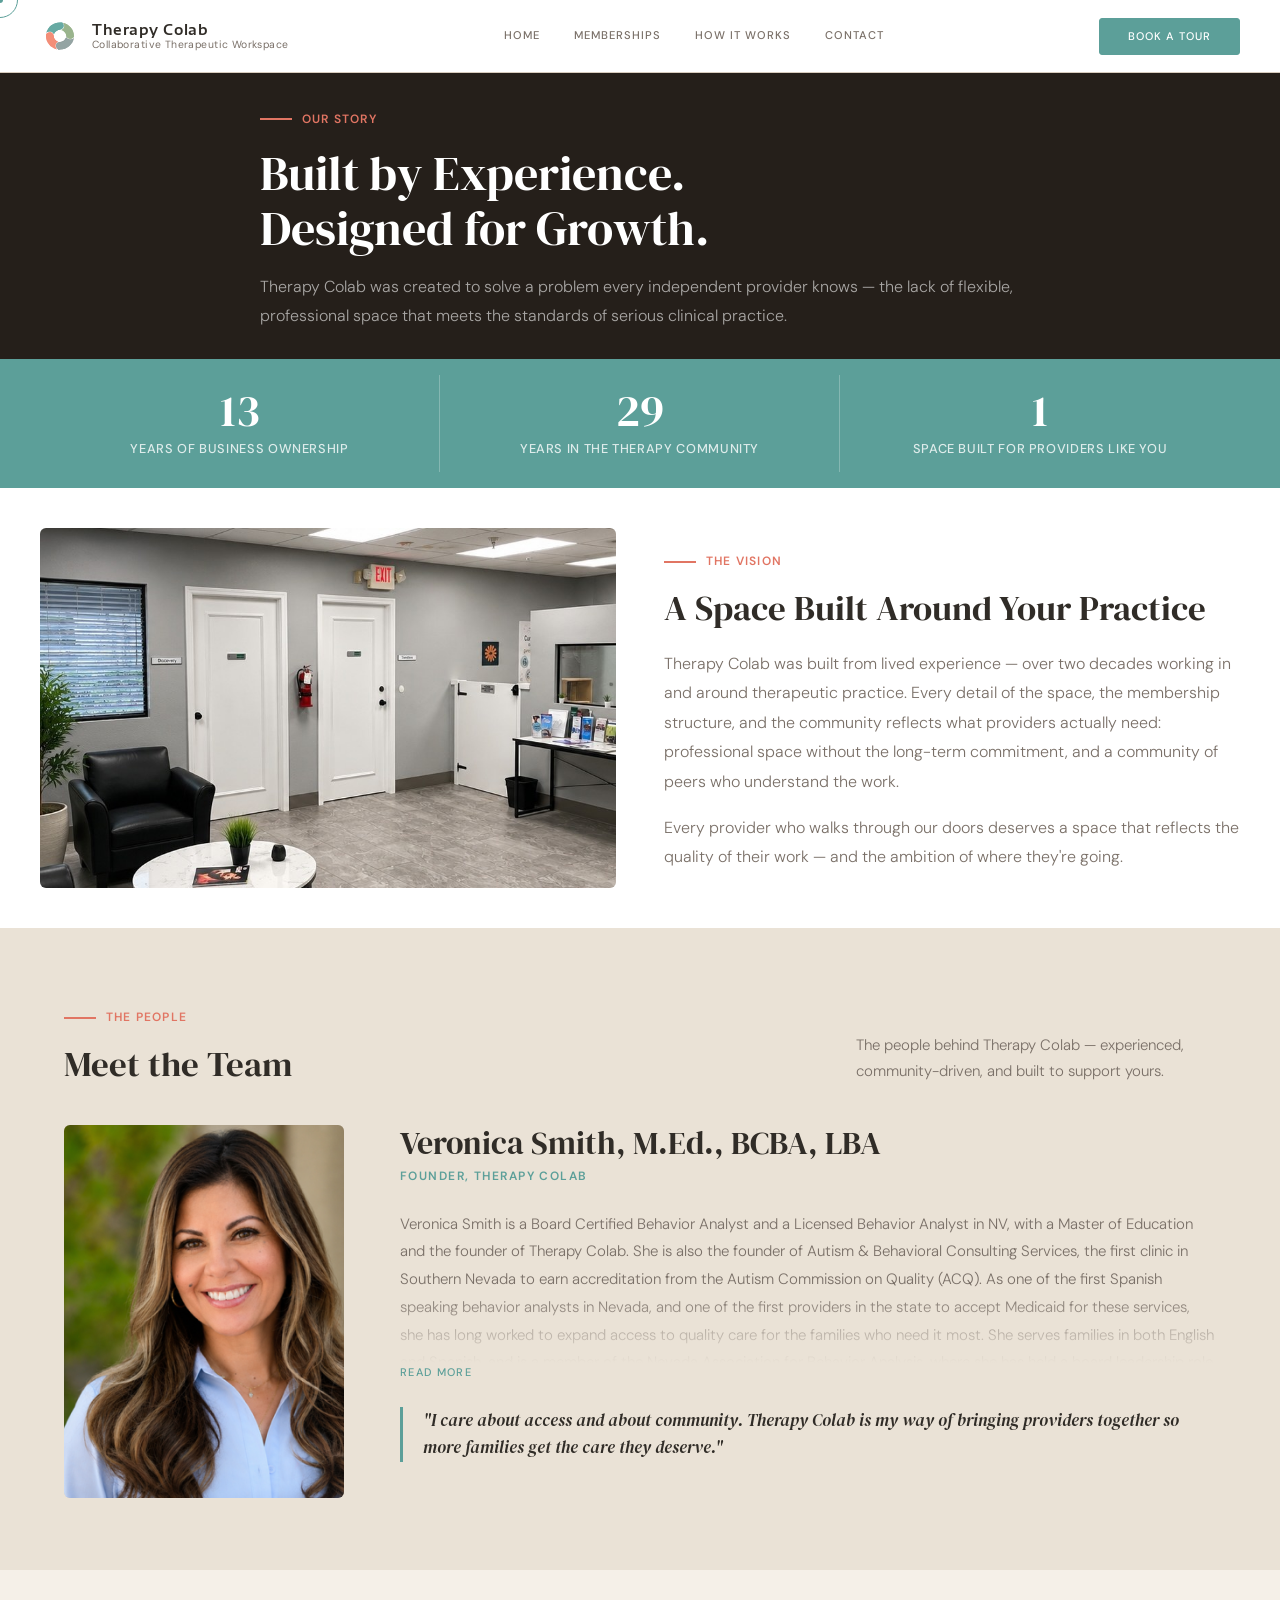
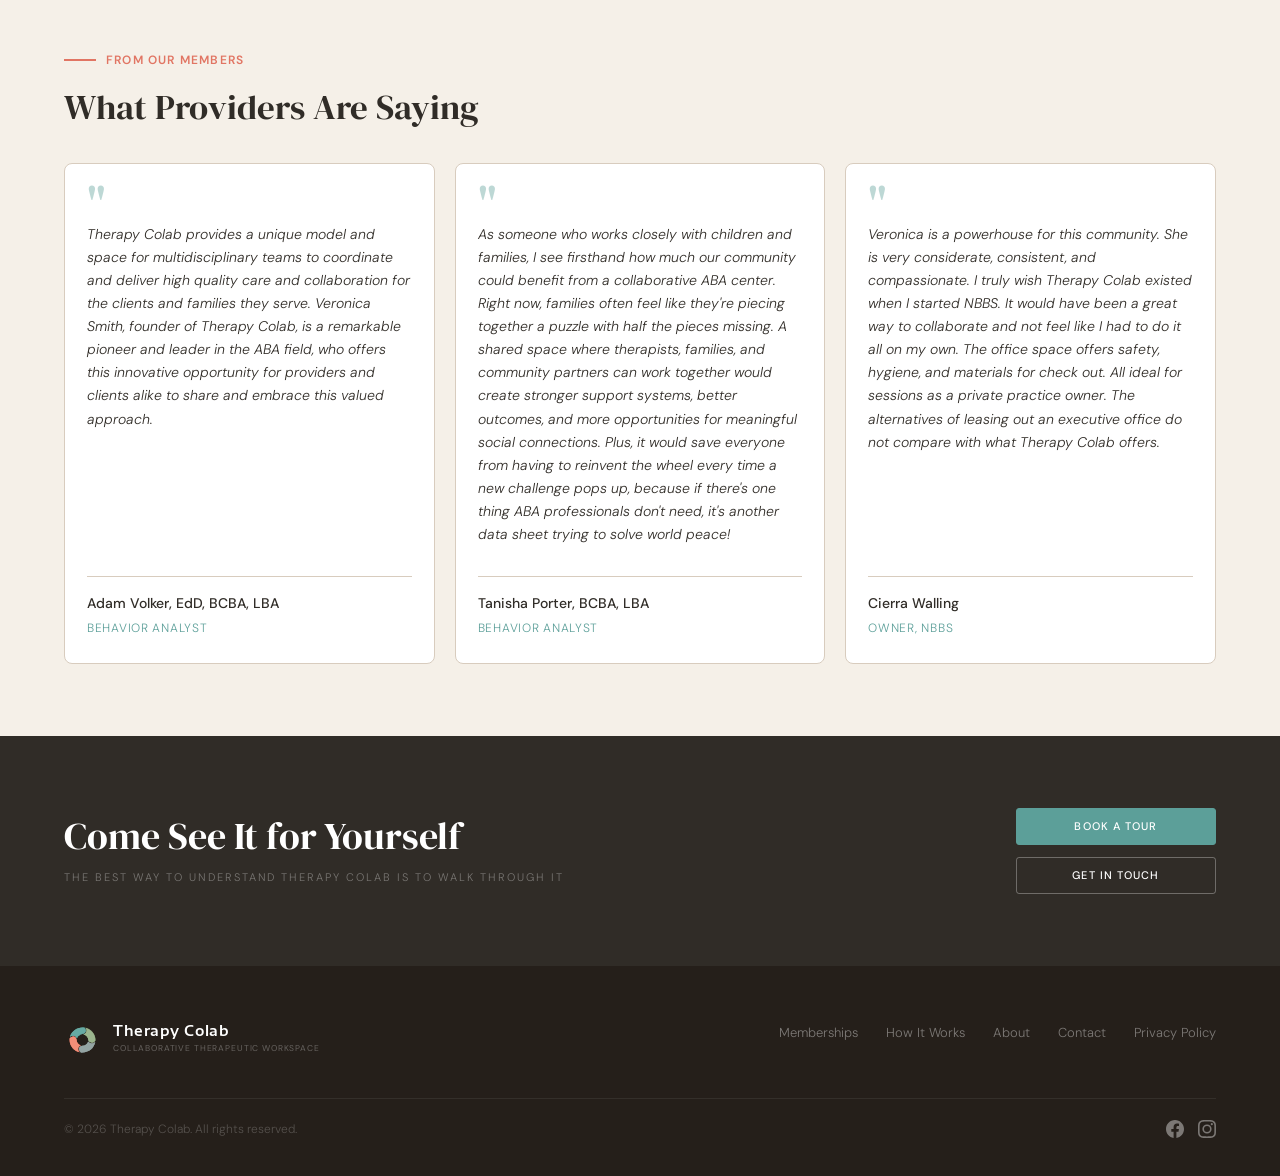
==== commit 77551ece: "Update room images and links across multiple pages" ====
--- a/about.html
+++ b/about.html
@@ -67,14 +67,6 @@
     }
     .story-photo img {
       width: 100%; height: 100%; object-fit: cover; display: block;
-    }
-    .story-photo__tag {
-      position: absolute; bottom: 10px; left: 50%;
-      transform: translateX(-50%);
-      font-size: 0.6rem; letter-spacing: 0.08em;
-      color: rgba(255,255,255,0.8); text-transform: uppercase;
-      background: rgba(37,31,26,0.5); padding: 3px 10px;
-      border-radius: 20px; white-space: nowrap;
     }
     .story-content p { color: var(--muted); line-height: 1.85; font-weight: 300; }
     .story-content h2 { margin-bottom: 20px; }
@@ -272,10 +264,10 @@
       <a href="memberships.html">Memberships</a>
       <a href="how-it-works.html">How It Works</a>
       <a href="contact.html">Contact</a>
-      <div class="wf-nav__mobile-cta"><a href="https://app.acuityscheduling.com/schedule.php?owner=39277070" target="_blank" rel="noopener" class="btn btn-primary" style="display:block;text-align:center;">Book a Tour</a></div>
+      <div class="wf-nav__mobile-cta"><a href="https://app.acuityscheduling.com/schedule.php?owner=39277070&amp;appointmentType=92964245" target="_blank" rel="noopener" class="btn btn-primary" style="display:block;text-align:center;">Book a Tour</a></div>
     </nav>
     <div class="wf-nav__cta">
-      <a href="https://app.acuityscheduling.com/schedule.php?owner=39277070" target="_blank" rel="noopener" class="btn btn-primary">Book a Tour</a>
+      <a href="https://app.acuityscheduling.com/schedule.php?owner=39277070&amp;appointmentType=92964245" target="_blank" rel="noopener" class="btn btn-primary">Book a Tour</a>
     </div>
     <button class="wf-nav__hamburger" id="nav-toggle" aria-label="Toggle navigation" aria-expanded="false" aria-controls="nav-links">
       <span></span><span></span><span></span>
@@ -318,8 +310,7 @@
     <div class="story-grid">
 
       <div class="story-photo">
-        <img src="https://images.unsplash.com/photo-1497366216548-37526070297c?w=900&q=80&fit=crop" alt="Therapy Colab space — placeholder" />
-        <span class="story-photo__tag">[ Placeholder — room photography coming soon ]</span>
+        <img src="assets/Lobby_Reception_web.jpg" alt="Therapy Colab reception — a welcoming waiting area with seating and natural light" />
       </div>
 
       <div class="story-content">
@@ -356,7 +347,7 @@
         <p class="team__title">Founder, Therapy Colab</p>
         <div class="team__bio-wrap" id="bio-veronica">
         <p class="team__bio">Veronica Smith is a Board Certified Behavior Analyst and a Licensed Behavior Analyst in NV, with a Master of Education and the founder of Therapy Colab. She is also the founder of Autism &amp; Behavioral Consulting Services, the first clinic in Southern Nevada to earn accreditation from the Autism Commission on Quality (ACQ). As one of the first Spanish speaking behavior analysts in Nevada, and one of the first providers in the state to accept Medicaid for these services, she has long worked to expand access to quality care for the families who need it most. She serves families in both English and Spanish, and is a member of the Nevada Association for Behavior Analysis, where she has held a board leadership role, and of the Council of Autism Service Providers (CASP), among other professional organizations dedicated to advancing the field.</p>
-        <p class="team__bio">Veronica's career began nearly three decades ago in a military child care program serving children of all abilities, where she worked alongside therapeutic teams, an experience that shaped her belief in collaborative care long before she became a behavior analyst. Veronica has called Las Vegas home since 2000, when her husband's Air Force career brought the family to Nellis Air Force Base following a three year tour in Aviano, Italy. Over more than 29 years in the therapy community and over 14 years as a business owner, she has seen firsthand how hard it can be for independent clinicians to find professional space that fits the way they actually work. She built her own practice from the ground up, and she created Therapy Colab to give other providers the warm, fully equipped, flexible environment she wished existed when she was starting out.</p>
+        <p class="team__bio">Veronica's career began nearly three decades ago in a military child care program serving children of all abilities, where she worked alongside therapeutic teams, an experience that shaped her belief in collaborative care long before she became a behavior analyst. Veronica has called Las Vegas home since 2000, when her husband's Air Force career brought the family to Nellis Air Force Base following a three year tour in Aviano, Italy. Over 29 years in the therapy community and 13 years as a business owner, she has seen firsthand how hard it can be for independent clinicians to find professional space that fits the way they actually work. She built her own practice from the ground up, and she created Therapy Colab to give other providers the warm, fully equipped, flexible environment she wished existed when she was starting out.</p>
         <p class="team__bio">Her vision is simple: remove the overhead, the long leases, and the isolation, so therapists, behavior analysts, and allied health providers can focus on what matters most, their clients. An active member of the Latin Chamber of Commerce and a proud mother of two daughters and grandmother to one grandson, Veronica is deeply rooted in the Las Vegas community. Therapy Colab brings together everything she values as a clinician and an owner: professionalism, community, and room to grow.</p>
         </div>
         <button type="button" class="team__bio-toggle" aria-expanded="false" aria-controls="bio-veronica" hidden>Read more</button>
@@ -422,7 +413,7 @@
       <p class="about-cta__sub">The best way to understand Therapy Colab is to walk through it</p>
     </div>
     <div class="btn-group">
-      <a href="https://app.acuityscheduling.com/schedule.php?owner=39277070" target="_blank" rel="noopener" class="btn btn-primary">Book a Tour</a>
+      <a href="https://app.acuityscheduling.com/schedule.php?owner=39277070&amp;appointmentType=92964245" target="_blank" rel="noopener" class="btn btn-primary">Book a Tour</a>
       <a href="contact.html" class="btn btn-white">Get in Touch</a>
     </div>
   </div>
@@ -567,4 +558,4 @@
 </script>
 
 </body>
-</html>
+</html>
--- a/styles.css
+++ b/styles.css
@@ -482,7 +482,7 @@
   width: 100%;
   height: 100%;
   object-fit: cover;
-  object-position: center top;
+  object-position: center center;
   display: block;
 }
 
@@ -617,13 +617,6 @@
 .feature__photo img {
   width: 100%; height: 100%;
   object-fit: cover; display: block;
-}
-
-.feature__photo-placeholder {
-  font-size: 0.875rem;
-  color: var(--border);
-  text-align: center;
-  padding: 24px;
 }
 
 .feature__content {
